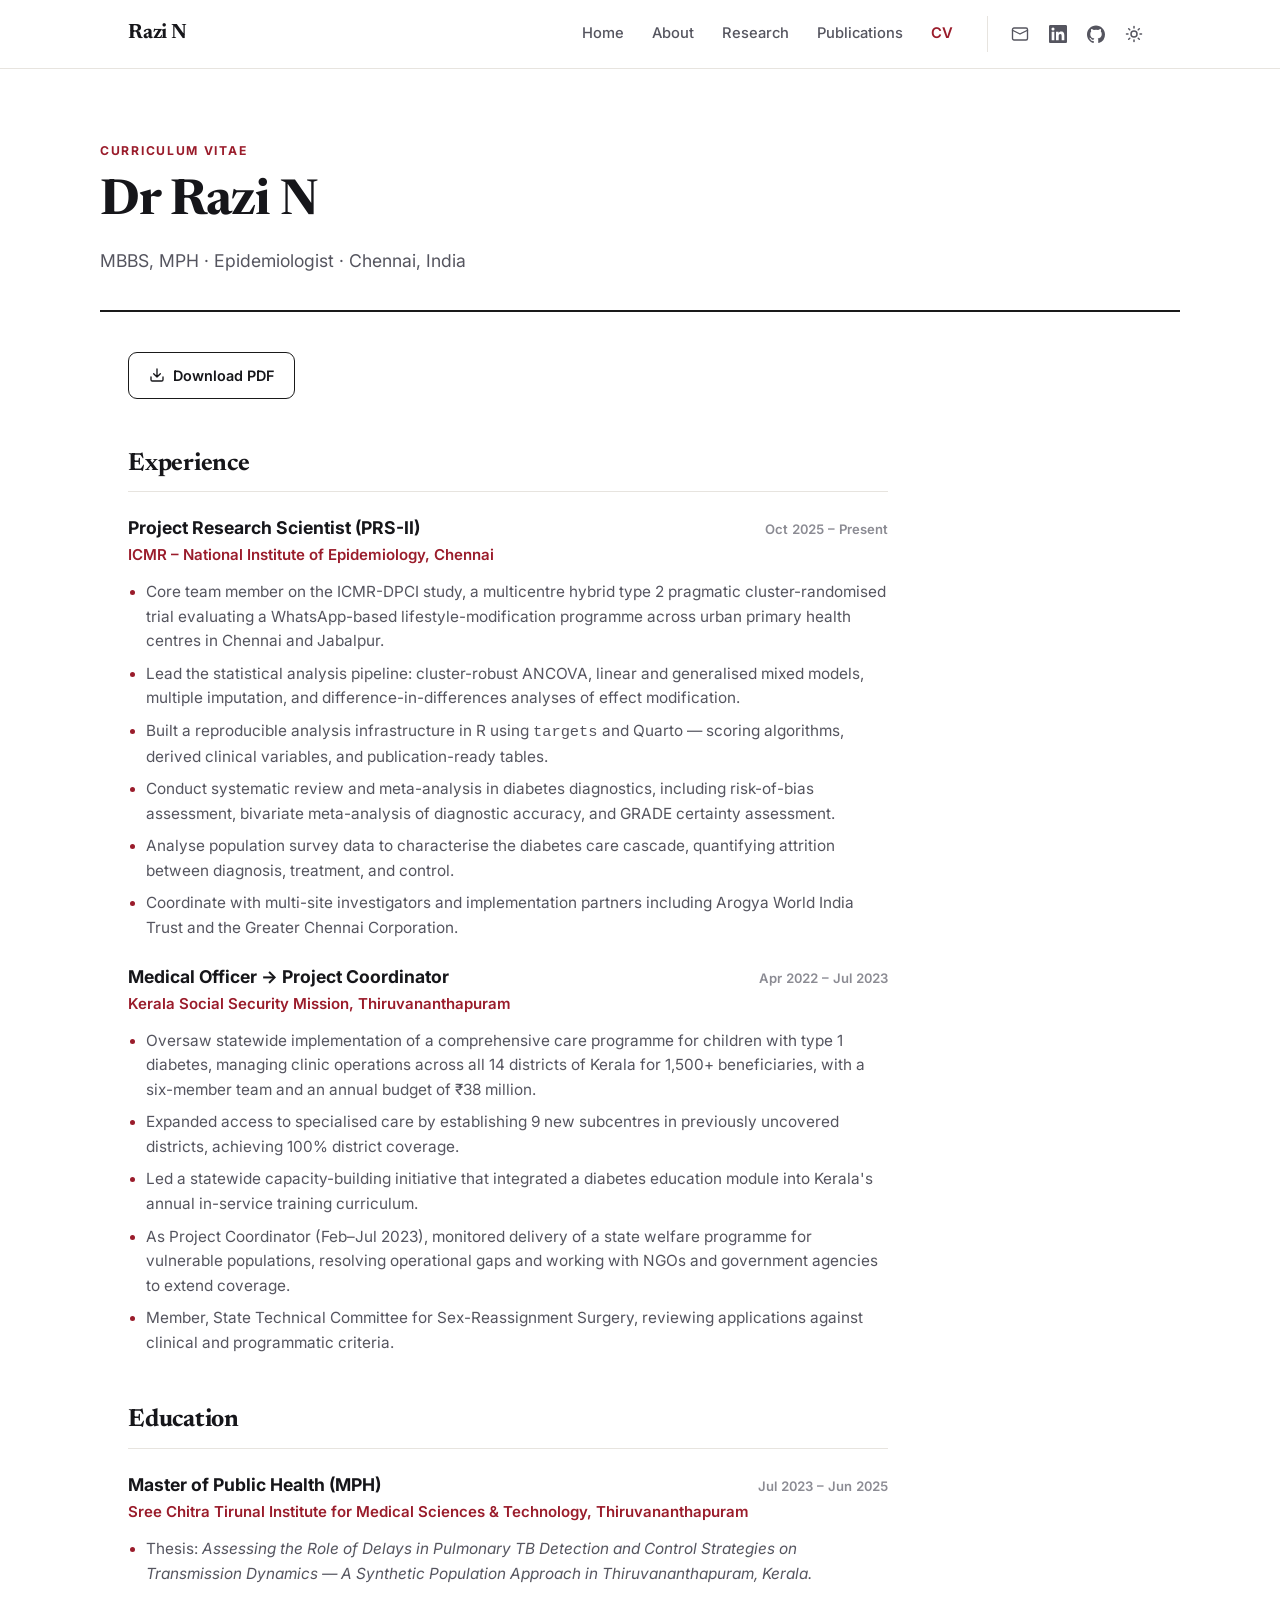
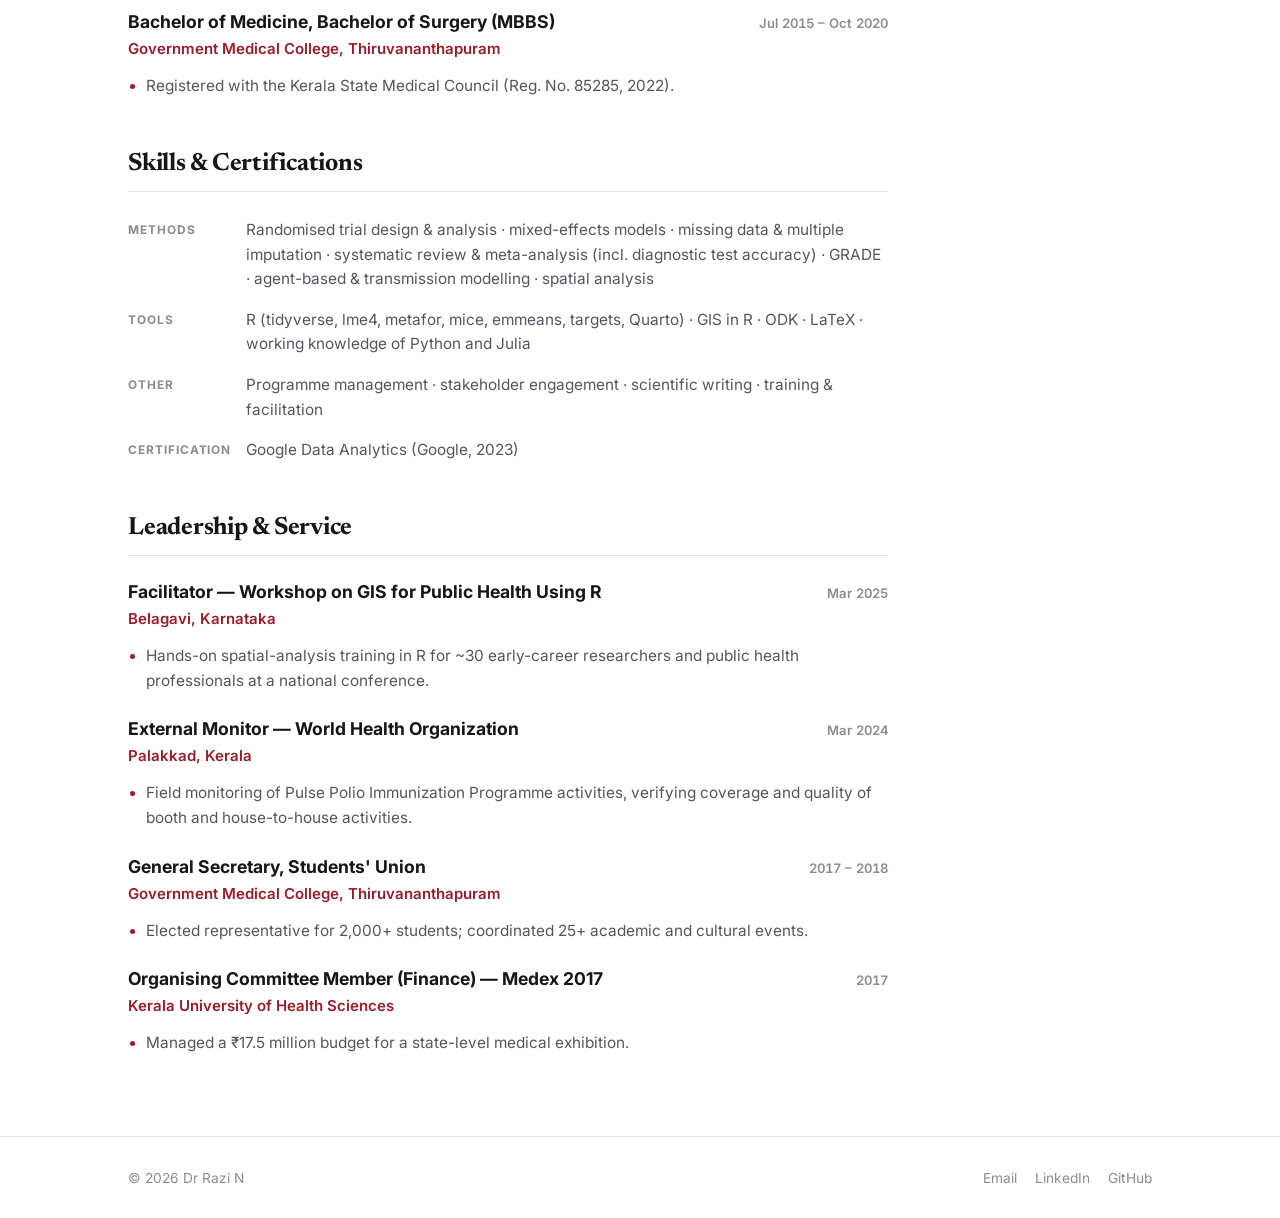
==== cv.html @ 931552a4 "Add personal academic website for GitHub Pages" ====
<!DOCTYPE html>
<html lang="en">
<head>
  <meta charset="UTF-8" />
  <meta name="viewport" content="width=device-width, initial-scale=1.0" />
  <title>CV — Dr Razi N</title>
  <meta name="description" content="Curriculum vitae of Dr Razi N — experience, education, skills, and service." />
  <link rel="preconnect" href="https://fonts.googleapis.com" />
  <link rel="preconnect" href="https://fonts.gstatic.com" crossorigin />
  <link href="https://fonts.googleapis.com/css2?family=Inter:wght@400;500;600;700&family=Newsreader:ital,opsz,wght@0,6..72,400;0,6..72,500;0,6..72,600;0,6..72,700;1,6..72,400;1,6..72,500&display=swap" rel="stylesheet" />
  <link rel="stylesheet" href="styles.css" />
</head>
<body>
  <header class="topbar">
    <div class="topbar__inner container">
      <a class="brand" href="index.html">Razi&nbsp;N</a>
      <div class="navwrap" id="navwrap">
        <nav class="mainnav" aria-label="Primary">
          <a href="index.html">Home</a>
          <a href="about.html">About</a>
          <a href="research.html">Research</a>
          <a href="publications.html">Publications</a>
          <a href="cv.html" aria-current="page">CV</a>
        </nav>
        <div class="socials">
          <a href="mailto:razinoushad@outlook.com" aria-label="Email"><svg viewBox="0 0 24 24" width="18" height="18" fill="none" stroke="currentColor" stroke-width="1.8" stroke-linecap="round" stroke-linejoin="round"><rect x="2" y="4" width="20" height="16" rx="2"/><path d="m22 7-10 5L2 7"/></svg></a>
          <a href="https://www.linkedin.com/in/razinoushad" target="_blank" rel="noopener" aria-label="LinkedIn"><svg viewBox="0 0 24 24" width="18" height="18" fill="currentColor"><path d="M20.45 20.45h-3.56v-5.57c0-1.33-.02-3.04-1.85-3.04-1.85 0-2.14 1.45-2.14 2.94v5.67H9.35V9h3.41v1.56h.05c.48-.9 1.63-1.85 3.36-1.85 3.6 0 4.27 2.37 4.27 5.45v6.29zM5.34 7.43a2.06 2.06 0 1 1 0-4.13 2.06 2.06 0 0 1 0 4.13zM7.12 20.45H3.55V9h3.57v11.45zM22.22 0H1.77C.79 0 0 .77 0 1.72v20.56C0 23.23.79 24 1.77 24h20.45c.98 0 1.78-.77 1.78-1.72V1.72C24 .77 23.2 0 22.22 0z"/></svg></a>
          <a href="https://github.com/razinoushad" target="_blank" rel="noopener" aria-label="GitHub"><svg viewBox="0 0 24 24" width="18" height="18" fill="currentColor"><path d="M12 .5C5.37.5 0 5.87 0 12.5c0 5.3 3.44 9.8 8.21 11.39.6.11.82-.26.82-.58 0-.29-.01-1.04-.02-2.05-3.34.73-4.04-1.61-4.04-1.61-.55-1.39-1.33-1.76-1.33-1.76-1.09-.74.08-.73.08-.73 1.2.09 1.84 1.24 1.84 1.24 1.07 1.83 2.81 1.3 3.5.99.11-.78.42-1.3.76-1.6-2.67-.3-5.47-1.33-5.47-5.93 0-1.31.47-2.38 1.24-3.22-.12-.3-.54-1.52.12-3.18 0 0 1.01-.32 3.3 1.23a11.5 11.5 0 0 1 6.01 0c2.29-1.55 3.3-1.23 3.3-1.23.66 1.66.24 2.88.12 3.18.77.84 1.23 1.91 1.23 3.22 0 4.61-2.8 5.63-5.48 5.92.43.37.81 1.1.81 2.22 0 1.61-.01 2.9-.01 3.29 0 .32.21.7.82.58A12.01 12.01 0 0 0 24 12.5C24 5.87 18.63.5 12 .5z"/></svg></a>
          <button class="theme-toggle" id="themeToggle" aria-label="Toggle dark mode">
            <svg class="theme-toggle__sun" viewBox="0 0 24 24" width="18" height="18" fill="none" stroke="currentColor" stroke-width="2" stroke-linecap="round" stroke-linejoin="round"><circle cx="12" cy="12" r="4"/><path d="M12 2v2M12 20v2M4.93 4.93l1.41 1.41M17.66 17.66l1.41 1.41M2 12h2M20 12h2M6.34 17.66l-1.41 1.41M19.07 4.93l-1.41 1.41"/></svg>
            <svg class="theme-toggle__moon" viewBox="0 0 24 24" width="18" height="18" fill="none" stroke="currentColor" stroke-width="2" stroke-linecap="round" stroke-linejoin="round"><path d="M21 12.79A9 9 0 1 1 11.21 3 7 7 0 0 0 21 12.79z"/></svg>
          </button>
        </div>
      </div>
      <button class="nav-burger" id="navBurger" aria-label="Menu" aria-expanded="false"><span></span><span></span><span></span></button>
    </div>
  </header>

  <div class="page-main">
    <header class="page-header container">
      <p class="page-header__kicker">Curriculum Vitae</p>
      <h1 class="page-header__title">Dr Razi N</h1>
      <p class="page-header__lead">MBBS, MPH · Epidemiologist · Chennai, India</p>
    </header>

    <main class="container">
      <div class="reading">
        <div class="cv-actions">
          <a class="btn" href="Razi_N_CV.pdf" download>
            <svg viewBox="0 0 24 24" width="16" height="16" fill="none" stroke="currentColor" stroke-width="2" stroke-linecap="round" stroke-linejoin="round"><path d="M21 15v4a2 2 0 0 1-2 2H5a2 2 0 0 1-2-2v-4M7 10l5 5 5-5M12 15V3"/></svg>
            Download PDF
          </a>
        </div>

        <section class="section">
          <h2 class="section__title">Experience</h2>
          <div class="cv-item">
            <div class="cv-item__head">
              <h3 class="cv-item__role">Project Research Scientist (PRS-II)</h3>
              <span class="cv-item__date">Oct 2025 – Present</span>
            </div>
            <p class="cv-item__org">ICMR – National Institute of Epidemiology, Chennai</p>
            <ul class="cv-item__bullets">
              <li>Core team member on the ICMR-DPCI study, a multicentre hybrid type&nbsp;2 pragmatic cluster-randomised trial evaluating a WhatsApp-based lifestyle-modification programme across urban primary health centres in Chennai and Jabalpur.</li>
              <li>Lead the statistical analysis pipeline: cluster-robust ANCOVA, linear and generalised mixed models, multiple imputation, and difference-in-differences analyses of effect modification.</li>
              <li>Built a reproducible analysis infrastructure in R using <code>targets</code> and Quarto — scoring algorithms, derived clinical variables, and publication-ready tables.</li>
              <li>Conduct systematic review and meta-analysis in diabetes diagnostics, including risk-of-bias assessment, bivariate meta-analysis of diagnostic accuracy, and GRADE certainty assessment.</li>
              <li>Analyse population survey data to characterise the diabetes care cascade, quantifying attrition between diagnosis, treatment, and control.</li>
              <li>Coordinate with multi-site investigators and implementation partners including Arogya World India Trust and the Greater Chennai Corporation.</li>
            </ul>
          </div>
          <div class="cv-item">
            <div class="cv-item__head">
              <h3 class="cv-item__role">Medical Officer → Project Coordinator</h3>
              <span class="cv-item__date">Apr 2022 – Jul 2023</span>
            </div>
            <p class="cv-item__org">Kerala Social Security Mission, Thiruvananthapuram</p>
            <ul class="cv-item__bullets">
              <li>Oversaw statewide implementation of a comprehensive care programme for children with type&nbsp;1 diabetes, managing clinic operations across all 14 districts of Kerala for 1,500+ beneficiaries, with a six-member team and an annual budget of ₹38&nbsp;million.</li>
              <li>Expanded access to specialised care by establishing 9 new subcentres in previously uncovered districts, achieving 100% district coverage.</li>
              <li>Led a statewide capacity-building initiative that integrated a diabetes education module into Kerala's annual in-service training curriculum.</li>
              <li>As Project Coordinator (Feb–Jul 2023), monitored delivery of a state welfare programme for vulnerable populations, resolving operational gaps and working with NGOs and government agencies to extend coverage.</li>
              <li>Member, State Technical Committee for Sex-Reassignment Surgery, reviewing applications against clinical and programmatic criteria.</li>
            </ul>
          </div>
        </section>

        <section class="section">
          <h2 class="section__title">Education</h2>
          <div class="cv-item">
            <div class="cv-item__head">
              <h3 class="cv-item__role">Master of Public Health (MPH)</h3>
              <span class="cv-item__date">Jul 2023 – Jun 2025</span>
            </div>
            <p class="cv-item__org">Sree Chitra Tirunal Institute for Medical Sciences &amp; Technology, Thiruvananthapuram</p>
            <ul class="cv-item__bullets">
              <li>Thesis: <em>Assessing the Role of Delays in Pulmonary TB Detection and Control Strategies on Transmission Dynamics — A Synthetic Population Approach in Thiruvananthapuram, Kerala.</em></li>
            </ul>
          </div>
          <div class="cv-item">
            <div class="cv-item__head">
              <h3 class="cv-item__role">Bachelor of Medicine, Bachelor of Surgery (MBBS)</h3>
              <span class="cv-item__date">Jul 2015 – Oct 2020</span>
            </div>
            <p class="cv-item__org">Government Medical College, Thiruvananthapuram</p>
            <ul class="cv-item__bullets">
              <li>Registered with the Kerala State Medical Council (Reg. No. 85285, 2022).</li>
            </ul>
          </div>
        </section>

        <section class="section">
          <h2 class="section__title">Skills &amp; Certifications</h2>
          <dl class="skills-grid">
            <div>
              <dt>Methods</dt>
              <dd>Randomised trial design &amp; analysis · mixed-effects models · missing data &amp; multiple imputation · systematic review &amp; meta-analysis (incl. diagnostic test accuracy) · GRADE · agent-based &amp; transmission modelling · spatial analysis</dd>
            </div>
            <div>
              <dt>Tools</dt>
              <dd>R (tidyverse, lme4, metafor, mice, emmeans, targets, Quarto) · GIS in R · ODK · LaTeX · working knowledge of Python and Julia</dd>
            </div>
            <div>
              <dt>Other</dt>
              <dd>Programme management · stakeholder engagement · scientific writing · training &amp; facilitation</dd>
            </div>
            <div>
              <dt>Certification</dt>
              <dd>Google Data Analytics (Google, 2023)</dd>
            </div>
          </dl>
        </section>

        <section class="section">
          <h2 class="section__title">Leadership &amp; Service</h2>
          <div class="cv-item">
            <div class="cv-item__head">
              <h3 class="cv-item__role">Facilitator — Workshop on GIS for Public Health Using R</h3>
              <span class="cv-item__date">Mar 2025</span>
            </div>
            <p class="cv-item__org">Belagavi, Karnataka</p>
            <ul class="cv-item__bullets">
              <li>Hands-on spatial-analysis training in R for ~30 early-career researchers and public health professionals at a national conference.</li>
            </ul>
          </div>
          <div class="cv-item">
            <div class="cv-item__head">
              <h3 class="cv-item__role">External Monitor — World Health Organization</h3>
              <span class="cv-item__date">Mar 2024</span>
            </div>
            <p class="cv-item__org">Palakkad, Kerala</p>
            <ul class="cv-item__bullets">
              <li>Field monitoring of Pulse Polio Immunization Programme activities, verifying coverage and quality of booth and house-to-house activities.</li>
            </ul>
          </div>
          <div class="cv-item">
            <div class="cv-item__head">
              <h3 class="cv-item__role">General Secretary, Students' Union</h3>
              <span class="cv-item__date">2017 – 2018</span>
            </div>
            <p class="cv-item__org">Government Medical College, Thiruvananthapuram</p>
            <ul class="cv-item__bullets">
              <li>Elected representative for 2,000+ students; coordinated 25+ academic and cultural events.</li>
            </ul>
          </div>
          <div class="cv-item">
            <div class="cv-item__head">
              <h3 class="cv-item__role">Organising Committee Member (Finance) — Medex 2017</h3>
              <span class="cv-item__date">2017</span>
            </div>
            <p class="cv-item__org">Kerala University of Health Sciences</p>
            <ul class="cv-item__bullets">
              <li>Managed a ₹17.5&nbsp;million budget for a state-level medical exhibition.</li>
            </ul>
          </div>
        </section>
      </div>
    </main>
  </div>

  <footer class="footer">
    <div class="footer__inner container">
      <span>© <span id="year"></span> Dr Razi N</span>
      <div class="footer__links">
        <a href="mailto:razinoushad@outlook.com">Email</a>
        <a href="https://www.linkedin.com/in/razinoushad" target="_blank" rel="noopener">LinkedIn</a>
        <a href="https://github.com/razinoushad" target="_blank" rel="noopener">GitHub</a>
      </div>
    </div>
  </footer>

  <script src="script.js"></script>
</body>
</html>
---- styles.css ----
/* ============================================================
   Dr Razi N — CV site · Theme 3 "Scholar" (multi-page)
   Editorial, monochrome + crimson accent. Black-on-white.
   Shared across index / about / research / publications / cv.
   ============================================================ */

:root {
  --accent: #9a1c2b;          /* scholarly crimson */
  --accent-strong: #7c1622;

  --bg: #ffffff;
  --surface: #ffffff;
  --panel: #f7f6f4;
  --border: #e7e4df;
  --rule: #1a1a1a;            /* strong editorial rule */
  --text: #16161a;
  --text-muted: #55555f;
  --text-faint: #8b8b93;

  --maxw: 1080px;
  --readw: 760px;

  --sans: "Inter", -apple-system, BlinkMacSystemFont, "Segoe UI", Roboto, Arial, sans-serif;
  --serif: "Newsreader", Georgia, "Times New Roman", serif;
}

:root[data-theme="dark"] {
  --accent: #e5808b;
  --accent-strong: #f0a3ac;

  --bg: #0d0d0f;
  --surface: #121215;
  --panel: #17171b;
  --border: #26262c;
  --rule: #e8e8ea;
  --text: #ececee;
  --text-muted: #a6a6ae;
  --text-faint: #6f6f78;
}

*,*::before,*::after { box-sizing: border-box; }

html { scroll-behavior: smooth; scroll-padding-top: 90px; }

body {
  margin: 0;
  font-family: var(--sans);
  background: var(--bg);
  color: var(--text);
  line-height: 1.6;
  font-size: 16px;
  -webkit-font-smoothing: antialiased;
  text-rendering: optimizeLegibility;
  transition: background 0.3s ease, color 0.3s ease;
}

h1,h2,h3,h4 { margin: 0; line-height: 1.15; font-weight: 700; }
p { margin: 0; }
ul,ol { margin: 0; padding: 0; list-style: none; }
a { color: inherit; text-decoration: none; }
em { font-style: italic; }

.container { width: 100%; max-width: var(--maxw); margin-inline: auto; padding-inline: 28px; }
.reading { max-width: var(--readw); }
.muted { color: var(--text-faint); }
.accent { color: var(--accent); }

/* ---------- Top bar ---------- */
.topbar {
  position: sticky;
  top: 0;
  z-index: 50;
  background: color-mix(in srgb, var(--bg) 85%, transparent);
  backdrop-filter: saturate(180%) blur(12px);
  border-bottom: 1px solid var(--border);
}
.topbar__inner {
  height: 68px;
  display: flex;
  align-items: center;
  justify-content: space-between;
  gap: 20px;
}
.brand {
  font-family: var(--serif);
  font-size: 1.3rem;
  font-weight: 700;
  letter-spacing: -0.01em;
  white-space: nowrap;
}
.brand:hover { color: var(--accent); }

.navwrap { display: flex; align-items: center; gap: 22px; }
.mainnav { display: flex; gap: 4px; }
.mainnav a {
  padding: 8px 12px;
  font-size: 0.92rem;
  font-weight: 500;
  color: var(--text-muted);
  border-radius: 7px;
  transition: color 0.15s ease, background 0.15s ease;
}
.mainnav a:hover { color: var(--text); }
.mainnav a[aria-current="page"] { color: var(--accent); font-weight: 600; }

.socials { display: flex; align-items: center; gap: 2px; padding-left: 14px; border-left: 1px solid var(--border); }
.socials a, .theme-toggle {
  display: grid;
  place-items: center;
  width: 36px;
  height: 36px;
  border-radius: 8px;
  color: var(--text-muted);
  background: transparent;
  border: none;
  cursor: pointer;
  transition: color 0.15s ease, background 0.15s ease;
}
.socials a:hover, .theme-toggle:hover { color: var(--accent); background: var(--panel); }
.theme-toggle__moon { display: none; }
:root[data-theme="dark"] .theme-toggle__sun { display: none; }
:root[data-theme="dark"] .theme-toggle__moon { display: block; }

.nav-burger {
  display: none;
  width: 40px; height: 40px;
  flex-direction: column; gap: 5px;
  align-items: center; justify-content: center;
  background: transparent; border: 1px solid var(--border); border-radius: 8px; cursor: pointer;
}
.nav-burger span { width: 18px; height: 2px; background: var(--text); border-radius: 2px; transition: transform .25s, opacity .2s; }
.nav-burger[aria-expanded="true"] span:nth-child(1){ transform: translateY(7px) rotate(45deg); }
.nav-burger[aria-expanded="true"] span:nth-child(2){ opacity: 0; }
.nav-burger[aria-expanded="true"] span:nth-child(3){ transform: translateY(-7px) rotate(-45deg); }

/* ---------- Hero (home) ---------- */
.hero { padding: clamp(48px, 9vw, 96px) 0 clamp(32px, 5vw, 56px); text-align: center; }
.hero__photo {
  width: clamp(130px, 22vw, 168px);
  height: clamp(130px, 22vw, 168px);
  margin: 0 auto 34px;
  border-radius: 50%;
  overflow: hidden;
  position: relative;
  background: var(--panel);
  border: 1px solid var(--border);
}
.hero__photo img { width: 100%; height: 100%; object-fit: cover; filter: grayscale(100%) contrast(1.02); transition: filter 0.4s ease; }
.hero__photo:hover img { filter: grayscale(0%); }
.hero__photo-initials {
  display: none;
  position: absolute; inset: 0;
  align-items: center; justify-content: center;
  font-family: var(--serif); font-size: 3.2rem; font-weight: 600; color: var(--text-faint);
}
.hero__photo.is-empty .hero__photo-initials { display: flex; }

.hero__tagline {
  font-size: clamp(1.5rem, 3.8vw, 2.5rem);
  font-weight: 700;
  letter-spacing: -0.025em;
  line-height: 1.24;
  max-width: 860px;
  margin-inline: auto;
}
.hero__tagline .em {
  font-family: var(--serif);
  font-weight: 500;
  font-style: italic;
  color: var(--accent);
  letter-spacing: 0;
}
.hero__sub {
  margin-top: 22px;
  color: var(--text-muted);
  font-size: clamp(1rem, 2vw, 1.15rem);
  max-width: 620px;
  margin-inline: auto;
}

/* ---------- Featured cards (home) ---------- */
.featured { padding-bottom: clamp(40px, 7vw, 80px); }
.featured__label {
  font-size: 0.74rem; font-weight: 700; letter-spacing: 0.14em; text-transform: uppercase;
  color: var(--text-faint); text-align: center; margin-bottom: 26px;
}
.cards { display: grid; grid-template-columns: repeat(auto-fit, minmax(230px, 1fr)); gap: 18px; }
.card {
  display: flex; flex-direction: column;
  padding: 26px 24px;
  background: var(--surface);
  border: 1px solid var(--border);
  border-radius: 14px;
  transition: transform 0.18s ease, border-color 0.18s ease, box-shadow 0.18s ease;
}
.card:hover { transform: translateY(-3px); border-color: var(--accent); box-shadow: 0 16px 40px -24px rgba(0,0,0,.35); }
.card__kicker { font-size: 0.72rem; font-weight: 700; letter-spacing: 0.1em; text-transform: uppercase; color: var(--accent); margin-bottom: 10px; }
.card__title { font-size: 1.12rem; font-weight: 700; letter-spacing: -0.01em; margin-bottom: 8px; }
.card__desc { color: var(--text-muted); font-size: 0.94rem; flex: 1; }
.card__more { margin-top: 16px; font-size: 0.86rem; font-weight: 600; color: var(--accent); }

/* ---------- Page header (interior pages) ---------- */
.page-header { padding: clamp(40px, 7vw, 72px) 0 clamp(20px, 3vw, 34px); border-bottom: 2px solid var(--rule); margin-bottom: 40px; }
.page-header__kicker { font-size: 0.76rem; font-weight: 700; letter-spacing: 0.14em; text-transform: uppercase; color: var(--accent); margin-bottom: 14px; }
.page-header__title { font-family: var(--serif); font-size: clamp(2.1rem, 5.5vw, 3.1rem); font-weight: 700; letter-spacing: -0.02em; }
.page-header__lead { margin-top: 16px; color: var(--text-muted); font-size: 1.1rem; max-width: var(--readw); }

.page-main { padding-bottom: 80px; }

/* ---------- Prose ---------- */
.prose p { color: var(--text-muted); font-size: 1.06rem; margin-bottom: 20px; max-width: var(--readw); }
.prose p:last-child { margin-bottom: 0; }
.prose a { color: var(--accent); text-decoration: underline; text-underline-offset: 3px; text-decoration-thickness: 1px; }

/* ---------- Generic section ---------- */
.section { margin-top: 52px; }
.section__title {
  font-family: var(--serif);
  font-size: 1.55rem; font-weight: 700; letter-spacing: -0.01em;
  padding-bottom: 12px; margin-bottom: 26px;
  border-bottom: 1px solid var(--border);
}

/* ---------- Research areas ---------- */
.areas { display: grid; gap: 40px; }
.area { display: grid; grid-template-columns: 44px 1fr; gap: 22px; scroll-margin-top: 90px; }
.area__num { font-family: var(--serif); font-size: 1.6rem; font-weight: 600; color: var(--accent); line-height: 1; padding-top: 4px; }
.area__title { font-size: 1.3rem; font-weight: 700; letter-spacing: -0.01em; margin-bottom: 4px; }
.area__meta { color: var(--accent); font-weight: 600; font-size: 0.86rem; margin-bottom: 12px; }
.area__body p { color: var(--text-muted); font-size: 1rem; margin-bottom: 12px; }
.area__body p:last-child { margin-bottom: 0; }
.tags { display: flex; flex-wrap: wrap; gap: 8px; margin-top: 14px; }
.tags li { font-size: 0.8rem; font-weight: 500; color: var(--text-muted); background: var(--panel); border: 1px solid var(--border); border-radius: 999px; padding: 5px 12px; }

/* ---------- Publications ---------- */
.pub-group { margin-bottom: 40px; }
.pub-group__label { font-size: 0.76rem; font-weight: 700; letter-spacing: 0.1em; text-transform: uppercase; color: var(--accent); margin-bottom: 18px; }
.pub-list { display: grid; gap: 22px; }
.pub {
  display: grid; grid-template-columns: 34px 1fr; gap: 14px;
  padding-bottom: 22px; border-bottom: 1px solid var(--border);
}
.pub:last-child { border-bottom: none; padding-bottom: 0; }
.pub__idx { font-family: var(--serif); font-size: 1.05rem; color: var(--text-faint); padding-top: 1px; }
.pub__cite { color: var(--text-muted); font-size: 1rem; line-height: 1.55; }
.pub__cite strong { color: var(--text); font-weight: 700; }
.pub__cite .journal { font-style: italic; }
.pub__year { color: var(--text-faint); }

/* ---------- CV page ---------- */
.cv-actions { display: flex; flex-wrap: wrap; gap: 12px; margin-bottom: 8px; }
.btn {
  display: inline-flex; align-items: center; gap: 8px;
  padding: 11px 20px; border-radius: 9px; font-weight: 600; font-size: 0.9rem;
  border: 1px solid var(--rule); color: var(--text); background: transparent; cursor: pointer;
  transition: background 0.15s, color 0.15s, transform 0.15s;
}
.btn:hover { background: var(--rule); color: var(--bg); transform: translateY(-1px); }

.cv-item { display: grid; gap: 3px; margin-bottom: 26px; }
.cv-item:last-child { margin-bottom: 0; }
.cv-item__head { display: flex; justify-content: space-between; align-items: baseline; gap: 16px; flex-wrap: wrap; }
.cv-item__role { font-size: 1.1rem; font-weight: 700; }
.cv-item__date { font-size: 0.82rem; font-weight: 600; color: var(--text-faint); white-space: nowrap; font-variant-numeric: tabular-nums; }
.cv-item__org { color: var(--accent); font-weight: 600; font-size: 0.94rem; }
.cv-item__bullets { margin-top: 10px; display: grid; gap: 8px; }
.cv-item__bullets li { position: relative; padding-left: 18px; color: var(--text-muted); font-size: 0.96rem; }
.cv-item__bullets li::before { content: ""; position: absolute; left: 2px; top: 10px; width: 5px; height: 5px; background: var(--accent); border-radius: 50%; }

.skills-grid { display: grid; gap: 16px; }
.skills-grid > div { display: grid; grid-template-columns: 100px 1fr; gap: 18px; align-items: start; }
.skills-grid dt { font-size: 0.74rem; font-weight: 700; letter-spacing: 0.08em; text-transform: uppercase; color: var(--text-faint); padding-top: 3px; }
.skills-grid dd { margin: 0; color: var(--text-muted); font-size: 0.96rem; }

/* ---------- Footer ---------- */
.footer { border-top: 1px solid var(--border); padding: 30px 0; margin-top: auto; }
.footer__inner { display: flex; flex-wrap: wrap; justify-content: space-between; gap: 12px; color: var(--text-faint); font-size: 0.86rem; }
.footer__links { display: flex; gap: 18px; }
.footer__links a:hover { color: var(--accent); }

body { display: flex; flex-direction: column; min-height: 100vh; }
.page-main, main { flex: 1; }

/* ---------- Responsive ---------- */
@media (max-width: 760px) {
  .nav-burger { display: flex; }
  .navwrap {
    position: absolute; top: 68px; left: 0; right: 0;
    flex-direction: column; align-items: stretch; gap: 0;
    background: var(--bg); border-bottom: 1px solid var(--border);
    padding: 10px 16px 16px;
    transform: translateY(-8px); opacity: 0; pointer-events: none;
    transition: opacity .2s, transform .2s;
    box-shadow: 0 20px 40px -24px rgba(0,0,0,.4);
  }
  .navwrap.is-open { transform: translateY(0); opacity: 1; pointer-events: auto; }
  .mainnav { flex-direction: column; }
  .mainnav a { padding: 12px; font-size: 1rem; }
  .socials { padding-left: 0; border-left: none; border-top: 1px solid var(--border); margin-top: 6px; padding-top: 6px; }
  .area { grid-template-columns: 1fr; gap: 6px; }
  .area__num { display: none; }
  .cv-item__head { gap: 2px; }
}

@media (prefers-reduced-motion: reduce) {
  html { scroll-behavior: auto; }
  * { transition: none !important; }
}
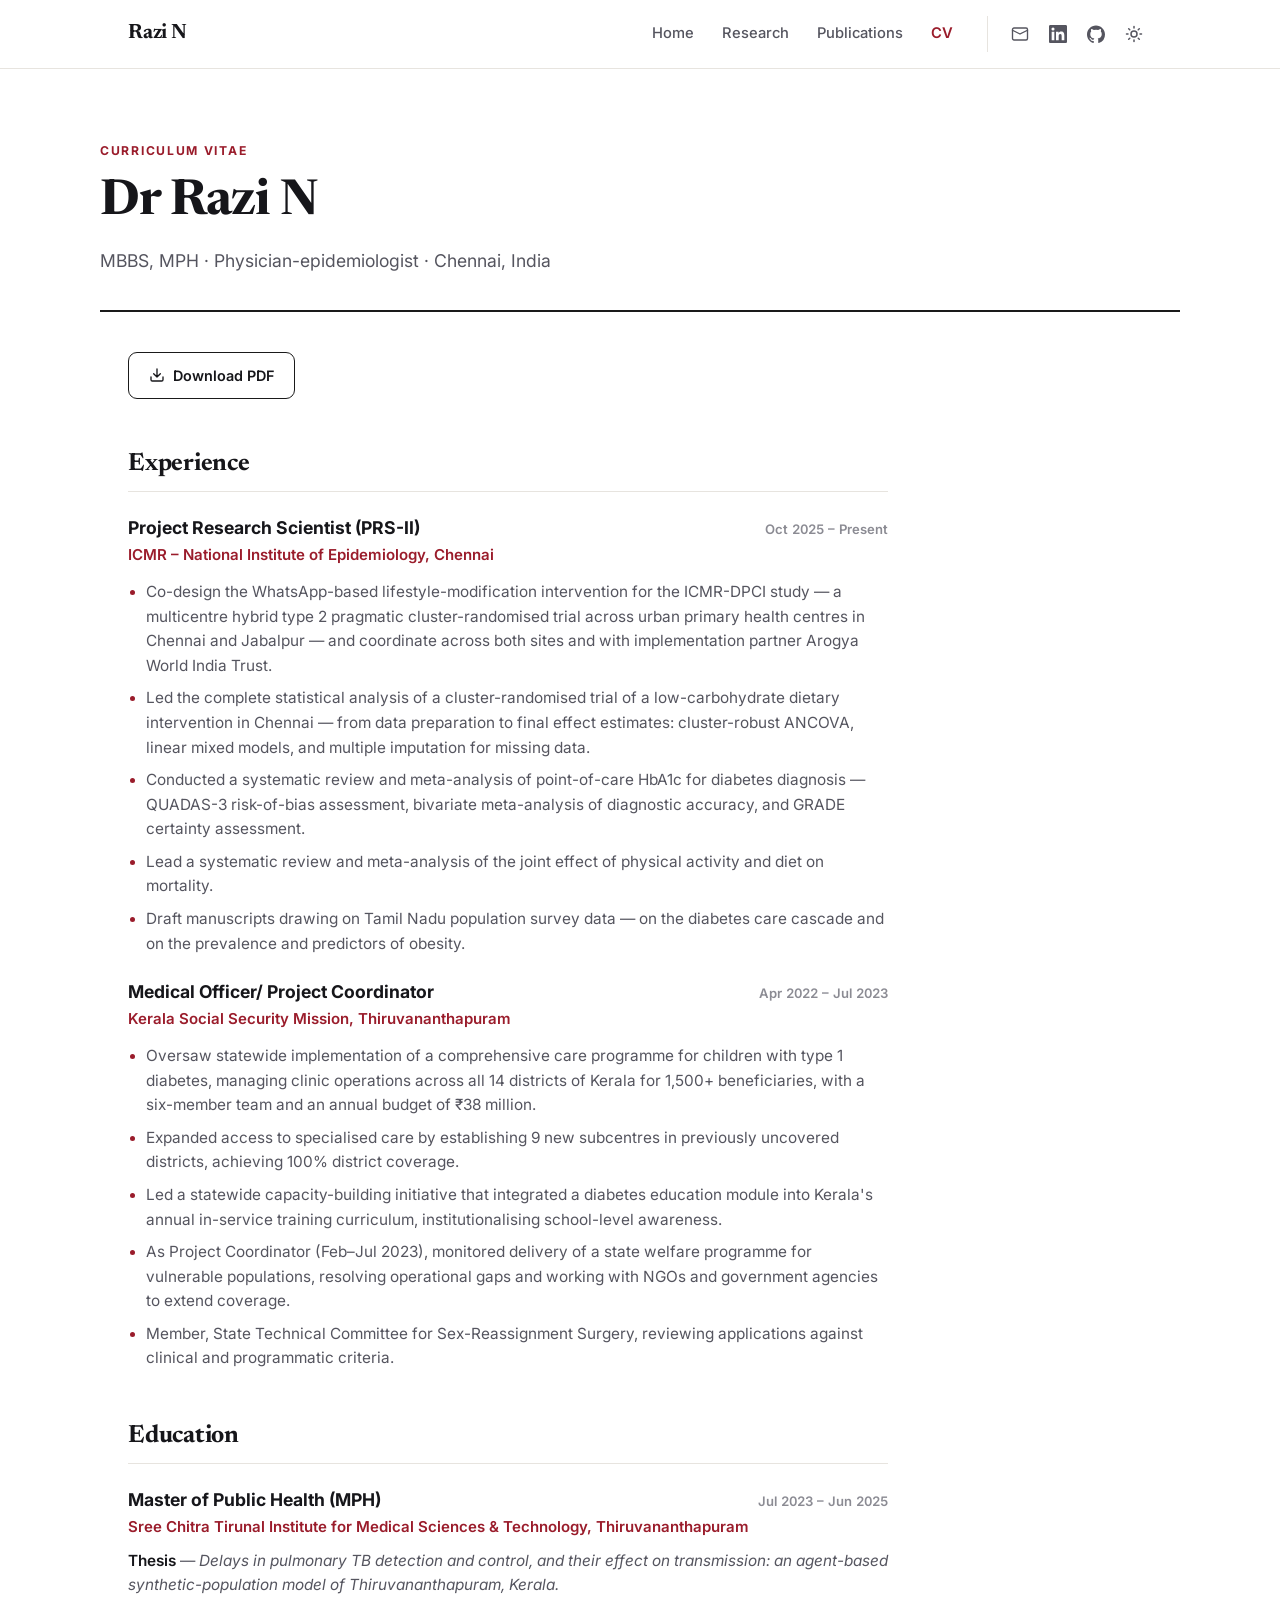
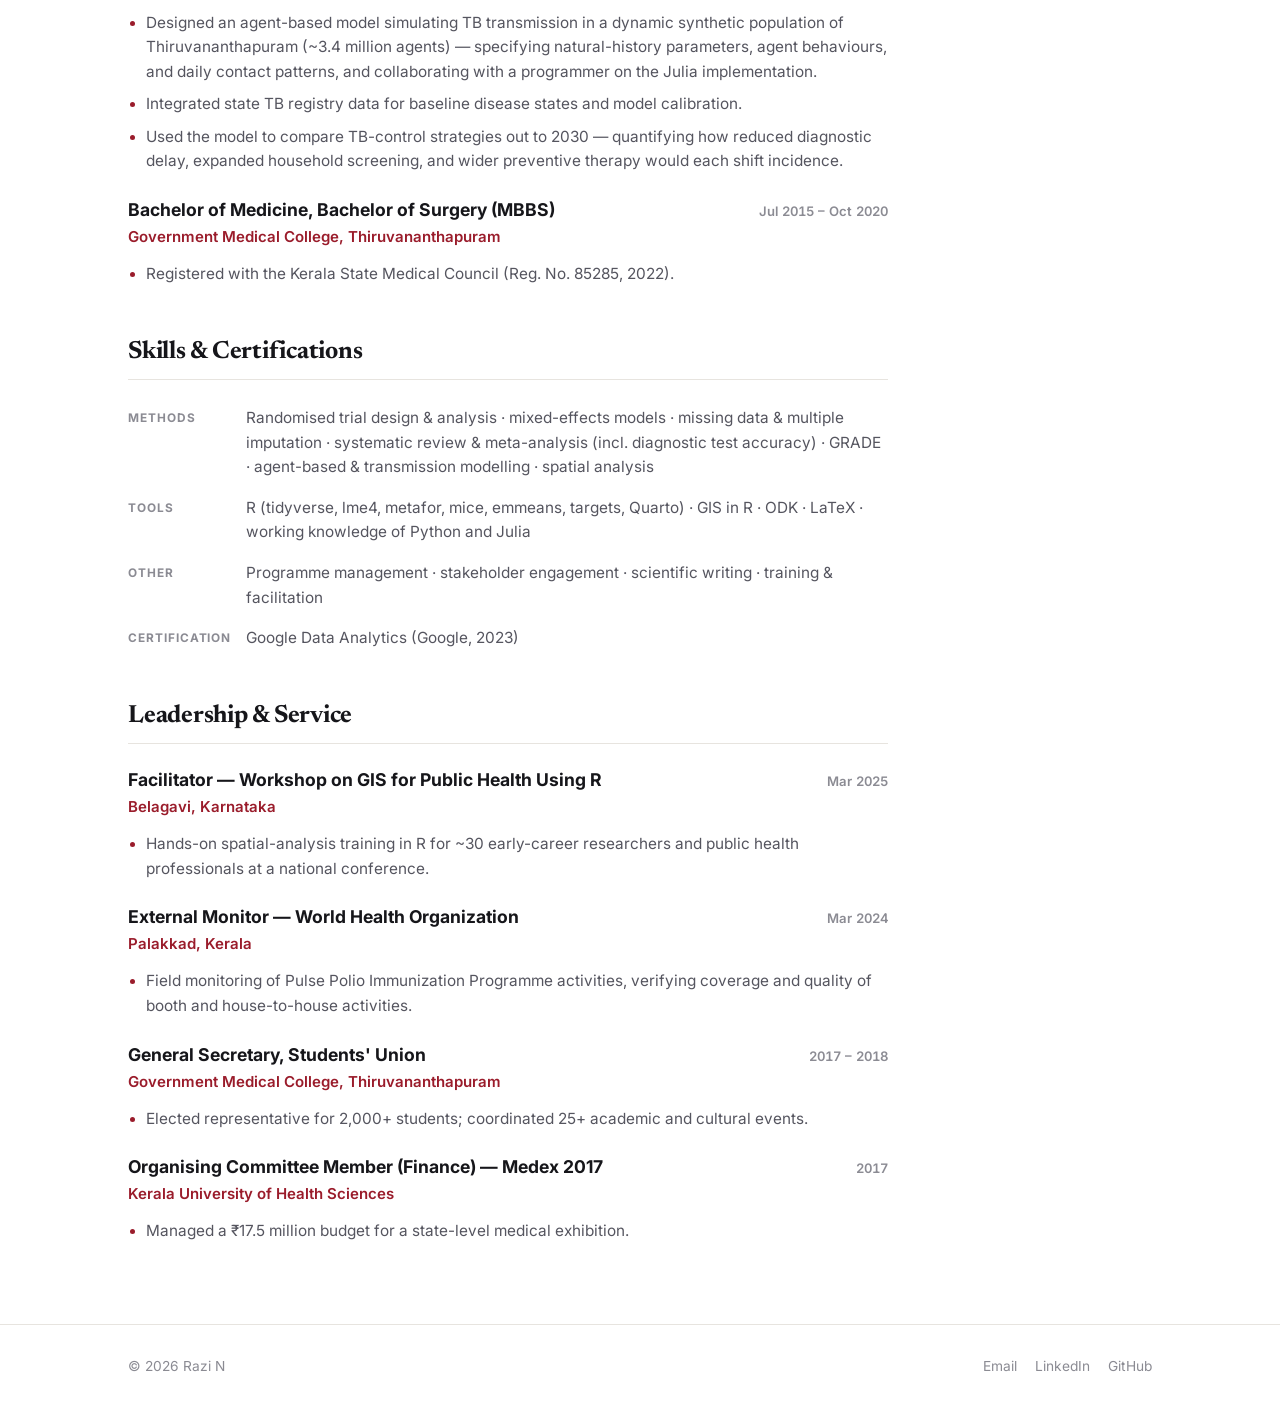
==== commit 1d461401: "Revamp site content from updated CV; default light mode, roomier mobile padding" ====
--- a/cv.html
+++ b/cv.html
@@ -17,7 +17,6 @@
       <div class="navwrap" id="navwrap">
         <nav class="mainnav" aria-label="Primary">
           <a href="index.html">Home</a>
-          <a href="about.html">About</a>
           <a href="research.html">Research</a>
           <a href="publications.html">Publications</a>
           <a href="cv.html" aria-current="page">CV</a>
@@ -40,7 +39,7 @@
     <header class="page-header container">
       <p class="page-header__kicker">Curriculum Vitae</p>
       <h1 class="page-header__title">Dr Razi N</h1>
-      <p class="page-header__lead">MBBS, MPH · Epidemiologist · Chennai, India</p>
+      <p class="page-header__lead">MBBS, MPH · Physician-epidemiologist · Chennai, India</p>
     </header>
 
     <main class="container">
@@ -61,24 +60,23 @@
             </div>
             <p class="cv-item__org">ICMR – National Institute of Epidemiology, Chennai</p>
             <ul class="cv-item__bullets">
-              <li>Core team member on the ICMR-DPCI study, a multicentre hybrid type&nbsp;2 pragmatic cluster-randomised trial evaluating a WhatsApp-based lifestyle-modification programme across urban primary health centres in Chennai and Jabalpur.</li>
-              <li>Lead the statistical analysis pipeline: cluster-robust ANCOVA, linear and generalised mixed models, multiple imputation, and difference-in-differences analyses of effect modification.</li>
-              <li>Built a reproducible analysis infrastructure in R using <code>targets</code> and Quarto — scoring algorithms, derived clinical variables, and publication-ready tables.</li>
-              <li>Conduct systematic review and meta-analysis in diabetes diagnostics, including risk-of-bias assessment, bivariate meta-analysis of diagnostic accuracy, and GRADE certainty assessment.</li>
-              <li>Analyse population survey data to characterise the diabetes care cascade, quantifying attrition between diagnosis, treatment, and control.</li>
-              <li>Coordinate with multi-site investigators and implementation partners including Arogya World India Trust and the Greater Chennai Corporation.</li>
+              <li>Co-design the WhatsApp-based lifestyle-modification intervention for the ICMR-DPCI study — a multicentre hybrid type&nbsp;2 pragmatic cluster-randomised trial across urban primary health centres in Chennai and Jabalpur — and coordinate across both sites and with implementation partner Arogya World India Trust.</li>
+              <li>Led the complete statistical analysis of a cluster-randomised trial of a low-carbohydrate dietary intervention in Chennai — from data preparation to final effect estimates: cluster-robust ANCOVA, linear mixed models, and multiple imputation for missing data.</li>
+              <li>Conducted a systematic review and meta-analysis of point-of-care HbA1c for diabetes diagnosis — QUADAS-3 risk-of-bias assessment, bivariate meta-analysis of diagnostic accuracy, and GRADE certainty assessment.</li>
+              <li>Lead a systematic review and meta-analysis of the joint effect of physical activity and diet on mortality.</li>
+              <li>Draft manuscripts drawing on Tamil Nadu population survey data — on the diabetes care cascade and on the prevalence and predictors of obesity.</li>
             </ul>
           </div>
           <div class="cv-item">
             <div class="cv-item__head">
-              <h3 class="cv-item__role">Medical Officer → Project Coordinator</h3>
+              <h3 class="cv-item__role">Medical Officer/ Project Coordinator</h3>
               <span class="cv-item__date">Apr 2022 – Jul 2023</span>
             </div>
             <p class="cv-item__org">Kerala Social Security Mission, Thiruvananthapuram</p>
             <ul class="cv-item__bullets">
               <li>Oversaw statewide implementation of a comprehensive care programme for children with type&nbsp;1 diabetes, managing clinic operations across all 14 districts of Kerala for 1,500+ beneficiaries, with a six-member team and an annual budget of ₹38&nbsp;million.</li>
               <li>Expanded access to specialised care by establishing 9 new subcentres in previously uncovered districts, achieving 100% district coverage.</li>
-              <li>Led a statewide capacity-building initiative that integrated a diabetes education module into Kerala's annual in-service training curriculum.</li>
+              <li>Led a statewide capacity-building initiative that integrated a diabetes education module into Kerala's annual in-service training curriculum, institutionalising school-level awareness.</li>
               <li>As Project Coordinator (Feb–Jul 2023), monitored delivery of a state welfare programme for vulnerable populations, resolving operational gaps and working with NGOs and government agencies to extend coverage.</li>
               <li>Member, State Technical Committee for Sex-Reassignment Surgery, reviewing applications against clinical and programmatic criteria.</li>
             </ul>
@@ -93,8 +91,11 @@
               <span class="cv-item__date">Jul 2023 – Jun 2025</span>
             </div>
             <p class="cv-item__org">Sree Chitra Tirunal Institute for Medical Sciences &amp; Technology, Thiruvananthapuram</p>
+            <p class="cv-item__thesis"><strong>Thesis</strong> — <em>Delays in pulmonary TB detection and control, and their effect on transmission: an agent-based synthetic-population model of Thiruvananthapuram, Kerala.</em></p>
             <ul class="cv-item__bullets">
-              <li>Thesis: <em>Assessing the Role of Delays in Pulmonary TB Detection and Control Strategies on Transmission Dynamics — A Synthetic Population Approach in Thiruvananthapuram, Kerala.</em></li>
+              <li>Designed an agent-based model simulating TB transmission in a dynamic synthetic population of Thiruvananthapuram (~3.4 million agents) — specifying natural-history parameters, agent behaviours, and daily contact patterns, and collaborating with a programmer on the Julia implementation.</li>
+              <li>Integrated state TB registry data for baseline disease states and model calibration.</li>
+              <li>Used the model to compare TB-control strategies out to 2030 — quantifying how reduced diagnostic delay, expanded household screening, and wider preventive therapy would each shift incidence.</li>
             </ul>
           </div>
           <div class="cv-item">
@@ -180,7 +181,7 @@
 
   <footer class="footer">
     <div class="footer__inner container">
-      <span>© <span id="year"></span> Dr Razi N</span>
+      <span>© <span id="year"></span> Razi N</span>
       <div class="footer__links">
         <a href="mailto:razinoushad@outlook.com">Email</a>
         <a href="https://www.linkedin.com/in/razinoushad" target="_blank" rel="noopener">LinkedIn</a>
--- a/styles.css
+++ b/styles.css
@@ -263,6 +263,8 @@
 .cv-item__role { font-size: 1.1rem; font-weight: 700; }
 .cv-item__date { font-size: 0.82rem; font-weight: 600; color: var(--text-faint); white-space: nowrap; font-variant-numeric: tabular-nums; }
 .cv-item__org { color: var(--accent); font-weight: 600; font-size: 0.94rem; }
+.cv-item__thesis { margin-top: 6px; color: var(--text-muted); font-size: 0.96rem; }
+.cv-item__thesis strong { color: var(--text); font-weight: 600; }
 .cv-item__bullets { margin-top: 10px; display: grid; gap: 8px; }
 .cv-item__bullets li { position: relative; padding-left: 18px; color: var(--text-muted); font-size: 0.96rem; }
 .cv-item__bullets li::before { content: ""; position: absolute; left: 2px; top: 10px; width: 5px; height: 5px; background: var(--accent); border-radius: 50%; }
@@ -283,6 +285,7 @@
 
 /* ---------- Responsive ---------- */
 @media (max-width: 760px) {
+  .container { padding-inline: clamp(28px, 9vw, 40px); }
   .nav-burger { display: flex; }
   .navwrap {
     position: absolute; top: 68px; left: 0; right: 0;
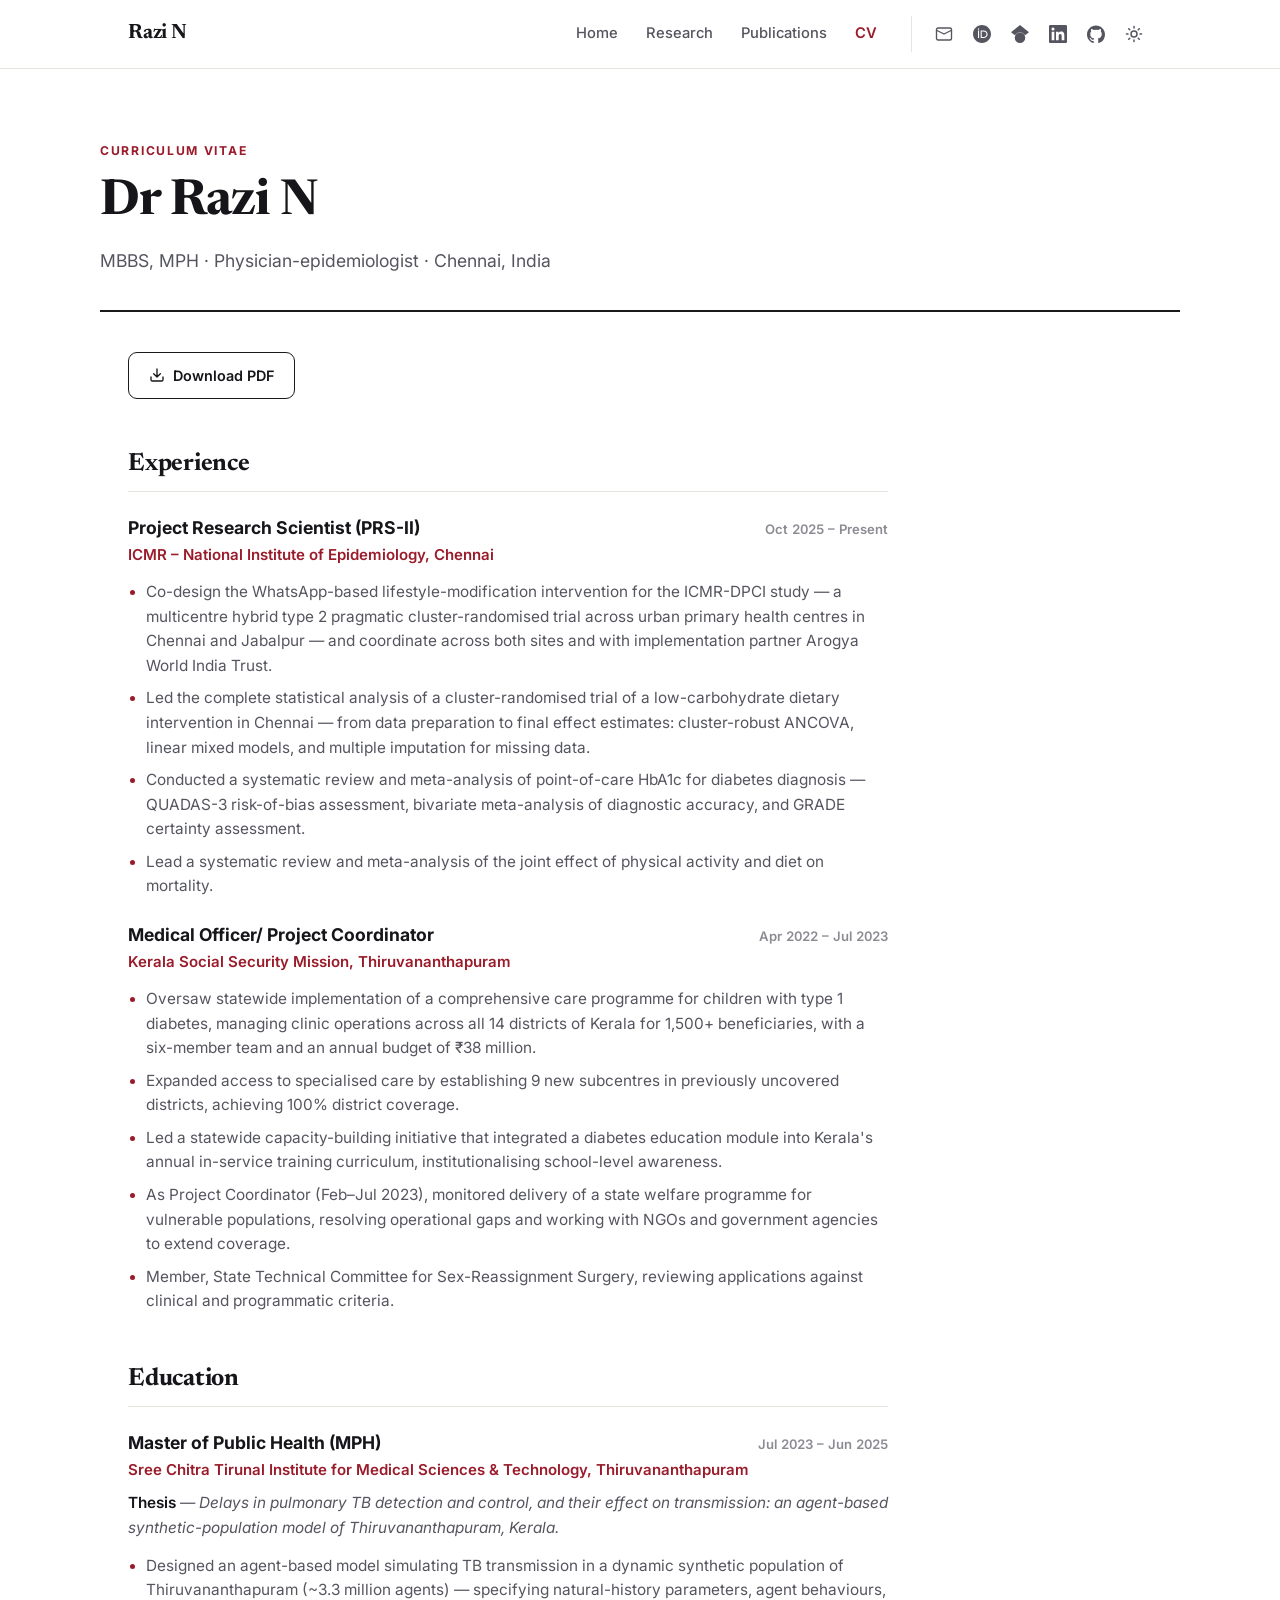
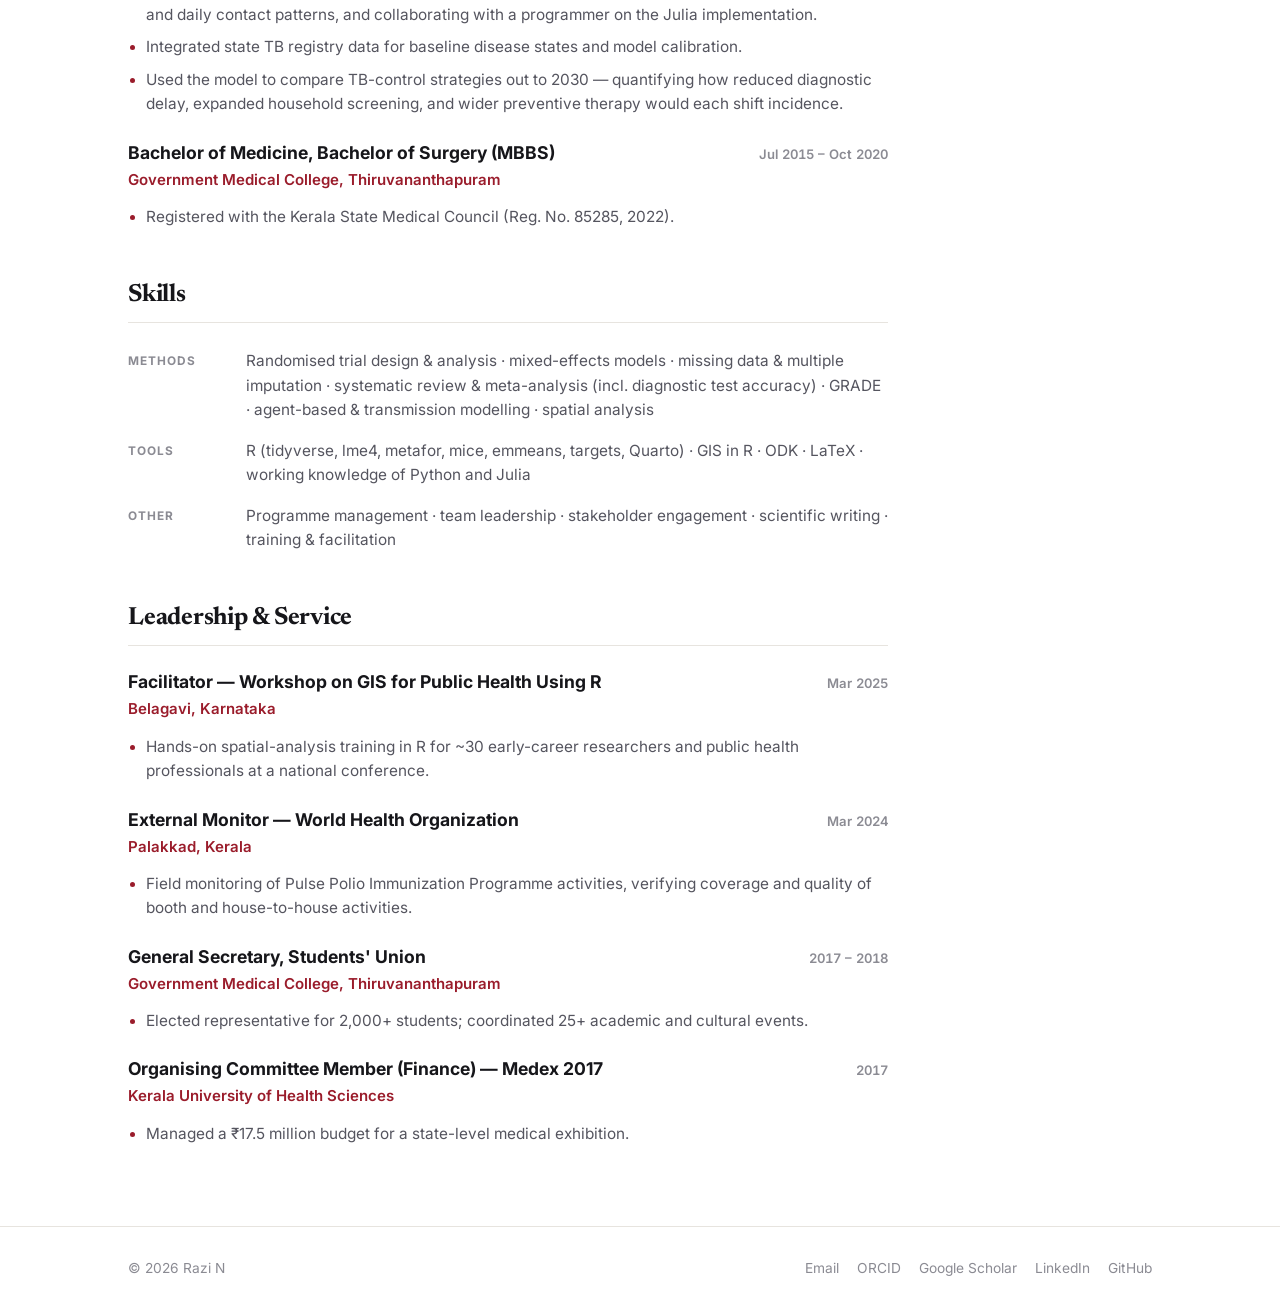
==== commit 1a3a3a5b: "Revamp site; add ORCID/Scholar, favicon, OG tags; light-mode default" ====
--- a/cv.html
+++ b/cv.html
@@ -5,6 +5,14 @@
   <meta name="viewport" content="width=device-width, initial-scale=1.0" />
   <title>CV — Dr Razi N</title>
   <meta name="description" content="Curriculum vitae of Dr Razi N — experience, education, skills, and service." />
+  <link rel="icon" href="favicon.svg" type="image/svg+xml" />
+  <meta property="og:type" content="website" />
+  <meta property="og:site_name" content="Dr Razi N" />
+  <meta property="og:url" content="https://razinoushad.github.io/cv.html" />
+  <meta property="og:title" content="CV — Dr Razi N" />
+  <meta property="og:description" content="Curriculum vitae of Dr Razi N — experience, education, skills, and service." />
+  <meta property="og:image" content="https://razinoushad.github.io/photo.jpg" />
+  <meta name="twitter:card" content="summary" />
   <link rel="preconnect" href="https://fonts.googleapis.com" />
   <link rel="preconnect" href="https://fonts.gstatic.com" crossorigin />
   <link href="https://fonts.googleapis.com/css2?family=Inter:wght@400;500;600;700&family=Newsreader:ital,opsz,wght@0,6..72,400;0,6..72,500;0,6..72,600;0,6..72,700;1,6..72,400;1,6..72,500&display=swap" rel="stylesheet" />
@@ -23,6 +31,8 @@
         </nav>
         <div class="socials">
           <a href="mailto:razinoushad@outlook.com" aria-label="Email"><svg viewBox="0 0 24 24" width="18" height="18" fill="none" stroke="currentColor" stroke-width="1.8" stroke-linecap="round" stroke-linejoin="round"><rect x="2" y="4" width="20" height="16" rx="2"/><path d="m22 7-10 5L2 7"/></svg></a>
+          <a href="https://orcid.org/0009-0008-0237-1207" target="_blank" rel="noopener" aria-label="ORCID"><svg viewBox="0 0 24 24" width="18" height="18" fill="currentColor"><path d="M12 0C5.372 0 0 5.372 0 12s5.372 12 12 12 12-5.372 12-12S18.628 0 12 0zM7.369 4.378c.525 0 .947.431.947.947s-.422.947-.947.947a.95.95 0 0 1-.947-.947c0-.525.422-.947.947-.947zm-.722 3.038h1.444v10.041H6.647V7.416zm3.562 0h3.9c3.712 0 5.344 2.653 5.344 5.025 0 2.578-2.016 5.025-5.325 5.025h-3.919V7.416zm1.444 1.303v7.444h2.297c3.272 0 4.022-2.484 4.022-3.722 0-2.016-1.284-3.722-4.097-3.722h-2.222z"/></svg></a>
+          <a href="https://scholar.google.com/citations?user=PuDg8q0AAAAJ&amp;hl=en" target="_blank" rel="noopener" aria-label="Google Scholar"><svg viewBox="0 0 24 24" width="18" height="18" fill="currentColor"><path d="M5.242 13.769L0 9.5 12 0l12 9.5-5.242 4.269C17.548 11.249 14.978 9.5 12 9.5c-2.977 0-5.548 1.748-6.758 4.269zM12 10a7 7 0 1 0 0 14 7 7 0 0 0 0-14z"/></svg></a>
           <a href="https://www.linkedin.com/in/razinoushad" target="_blank" rel="noopener" aria-label="LinkedIn"><svg viewBox="0 0 24 24" width="18" height="18" fill="currentColor"><path d="M20.45 20.45h-3.56v-5.57c0-1.33-.02-3.04-1.85-3.04-1.85 0-2.14 1.45-2.14 2.94v5.67H9.35V9h3.41v1.56h.05c.48-.9 1.63-1.85 3.36-1.85 3.6 0 4.27 2.37 4.27 5.45v6.29zM5.34 7.43a2.06 2.06 0 1 1 0-4.13 2.06 2.06 0 0 1 0 4.13zM7.12 20.45H3.55V9h3.57v11.45zM22.22 0H1.77C.79 0 0 .77 0 1.72v20.56C0 23.23.79 24 1.77 24h20.45c.98 0 1.78-.77 1.78-1.72V1.72C24 .77 23.2 0 22.22 0z"/></svg></a>
           <a href="https://github.com/razinoushad" target="_blank" rel="noopener" aria-label="GitHub"><svg viewBox="0 0 24 24" width="18" height="18" fill="currentColor"><path d="M12 .5C5.37.5 0 5.87 0 12.5c0 5.3 3.44 9.8 8.21 11.39.6.11.82-.26.82-.58 0-.29-.01-1.04-.02-2.05-3.34.73-4.04-1.61-4.04-1.61-.55-1.39-1.33-1.76-1.33-1.76-1.09-.74.08-.73.08-.73 1.2.09 1.84 1.24 1.84 1.24 1.07 1.83 2.81 1.3 3.5.99.11-.78.42-1.3.76-1.6-2.67-.3-5.47-1.33-5.47-5.93 0-1.31.47-2.38 1.24-3.22-.12-.3-.54-1.52.12-3.18 0 0 1.01-.32 3.3 1.23a11.5 11.5 0 0 1 6.01 0c2.29-1.55 3.3-1.23 3.3-1.23.66 1.66.24 2.88.12 3.18.77.84 1.23 1.91 1.23 3.22 0 4.61-2.8 5.63-5.48 5.92.43.37.81 1.1.81 2.22 0 1.61-.01 2.9-.01 3.29 0 .32.21.7.82.58A12.01 12.01 0 0 0 24 12.5C24 5.87 18.63.5 12 .5z"/></svg></a>
           <button class="theme-toggle" id="themeToggle" aria-label="Toggle dark mode">
@@ -64,7 +74,6 @@
               <li>Led the complete statistical analysis of a cluster-randomised trial of a low-carbohydrate dietary intervention in Chennai — from data preparation to final effect estimates: cluster-robust ANCOVA, linear mixed models, and multiple imputation for missing data.</li>
               <li>Conducted a systematic review and meta-analysis of point-of-care HbA1c for diabetes diagnosis — QUADAS-3 risk-of-bias assessment, bivariate meta-analysis of diagnostic accuracy, and GRADE certainty assessment.</li>
               <li>Lead a systematic review and meta-analysis of the joint effect of physical activity and diet on mortality.</li>
-              <li>Draft manuscripts drawing on Tamil Nadu population survey data — on the diabetes care cascade and on the prevalence and predictors of obesity.</li>
             </ul>
           </div>
           <div class="cv-item">
@@ -93,7 +102,7 @@
             <p class="cv-item__org">Sree Chitra Tirunal Institute for Medical Sciences &amp; Technology, Thiruvananthapuram</p>
             <p class="cv-item__thesis"><strong>Thesis</strong> — <em>Delays in pulmonary TB detection and control, and their effect on transmission: an agent-based synthetic-population model of Thiruvananthapuram, Kerala.</em></p>
             <ul class="cv-item__bullets">
-              <li>Designed an agent-based model simulating TB transmission in a dynamic synthetic population of Thiruvananthapuram (~3.4 million agents) — specifying natural-history parameters, agent behaviours, and daily contact patterns, and collaborating with a programmer on the Julia implementation.</li>
+              <li>Designed an agent-based model simulating TB transmission in a dynamic synthetic population of Thiruvananthapuram (~3.3 million agents) — specifying natural-history parameters, agent behaviours, and daily contact patterns, and collaborating with a programmer on the Julia implementation.</li>
               <li>Integrated state TB registry data for baseline disease states and model calibration.</li>
               <li>Used the model to compare TB-control strategies out to 2030 — quantifying how reduced diagnostic delay, expanded household screening, and wider preventive therapy would each shift incidence.</li>
             </ul>
@@ -111,7 +120,7 @@
         </section>
 
         <section class="section">
-          <h2 class="section__title">Skills &amp; Certifications</h2>
+          <h2 class="section__title">Skills</h2>
           <dl class="skills-grid">
             <div>
               <dt>Methods</dt>
@@ -123,11 +132,7 @@
             </div>
             <div>
               <dt>Other</dt>
-              <dd>Programme management · stakeholder engagement · scientific writing · training &amp; facilitation</dd>
-            </div>
-            <div>
-              <dt>Certification</dt>
-              <dd>Google Data Analytics (Google, 2023)</dd>
+              <dd>Programme management · team leadership · stakeholder engagement · scientific writing · training &amp; facilitation</dd>
             </div>
           </dl>
         </section>
@@ -184,6 +189,8 @@
       <span>© <span id="year"></span> Razi N</span>
       <div class="footer__links">
         <a href="mailto:razinoushad@outlook.com">Email</a>
+        <a href="https://orcid.org/0009-0008-0237-1207" target="_blank" rel="noopener">ORCID</a>
+        <a href="https://scholar.google.com/citations?user=PuDg8q0AAAAJ&amp;hl=en" target="_blank" rel="noopener">Google Scholar</a>
         <a href="https://www.linkedin.com/in/razinoushad" target="_blank" rel="noopener">LinkedIn</a>
         <a href="https://github.com/razinoushad" target="_blank" rel="noopener">GitHub</a>
       </div>
--- a/styles.css
+++ b/styles.css
@@ -173,7 +173,7 @@
 .hero__sub {
   margin-top: 22px;
   color: var(--text-muted);
-  font-size: clamp(1rem, 2vw, 1.15rem);
+  font-size: clamp(1.08rem, 2.2vw, 1.22rem);
   max-width: 620px;
   margin-inline: auto;
 }
@@ -285,7 +285,7 @@
 
 /* ---------- Responsive ---------- */
 @media (max-width: 760px) {
-  .container { padding-inline: clamp(28px, 9vw, 40px); }
+  .container { padding-inline: clamp(24px, 8vw, 36px); }
   .nav-burger { display: flex; }
   .navwrap {
     position: absolute; top: 68px; left: 0; right: 0;
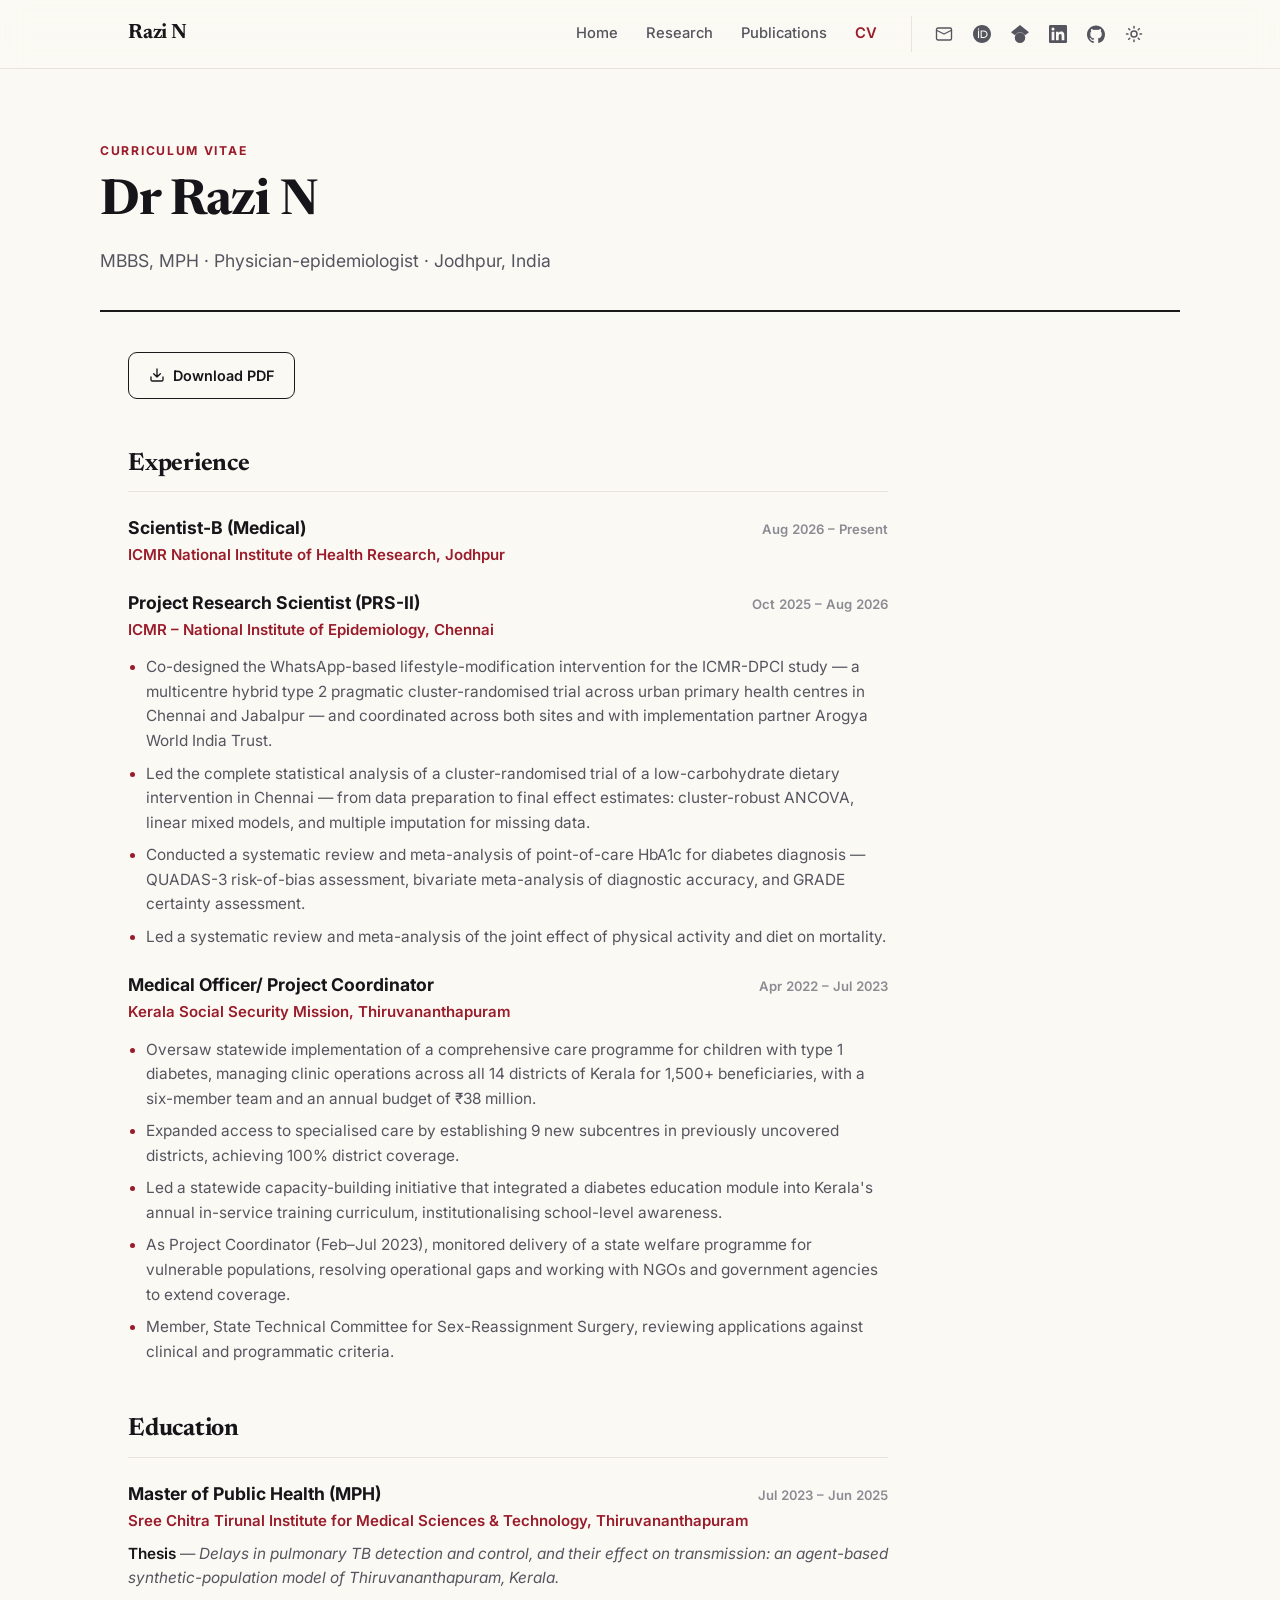
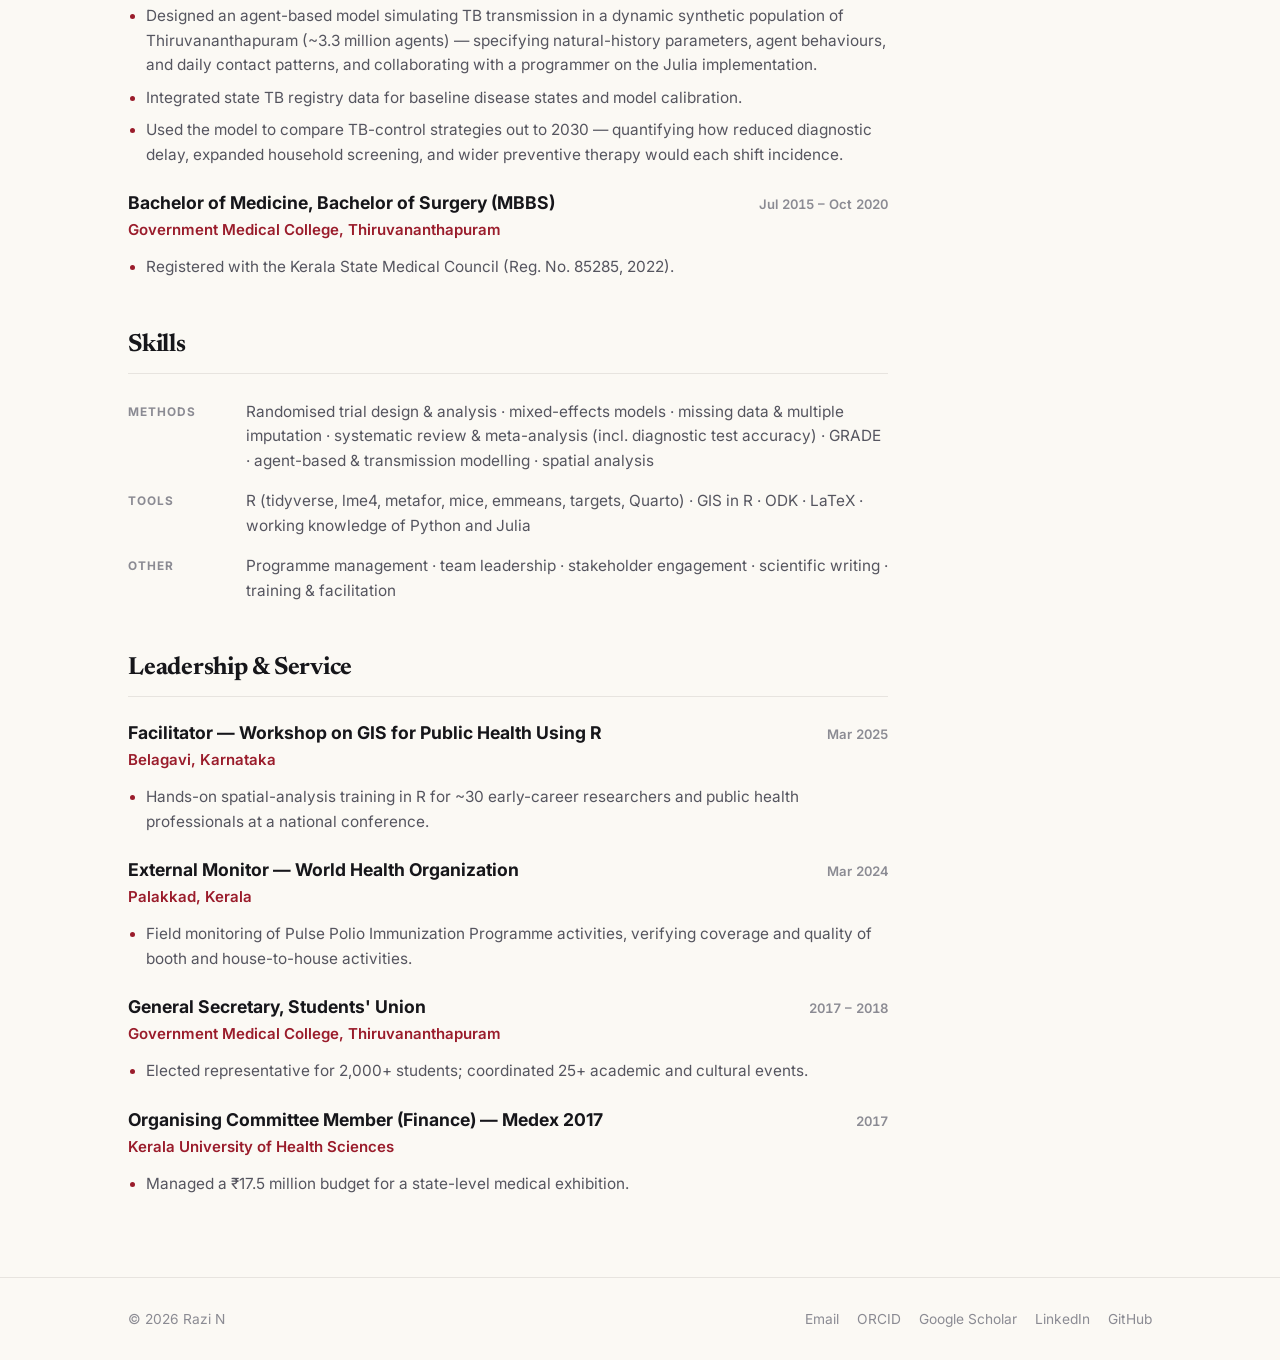
==== commit e2c8ea65: "Update site for ICMR-NIHR move; redesign hero; warm theme Position & content - CV: add Scientist-B (" ====
--- a/cv.html
+++ b/cv.html
@@ -49,7 +49,7 @@
     <header class="page-header container">
       <p class="page-header__kicker">Curriculum Vitae</p>
       <h1 class="page-header__title">Dr Razi N</h1>
-      <p class="page-header__lead">MBBS, MPH · Physician-epidemiologist · Chennai, India</p>
+      <p class="page-header__lead">MBBS, MPH · Physician-epidemiologist · Jodhpur, India</p>
     </header>
 
     <main class="container">
@@ -65,15 +65,22 @@
           <h2 class="section__title">Experience</h2>
           <div class="cv-item">
             <div class="cv-item__head">
+              <h3 class="cv-item__role">Scientist-B (Medical)</h3>
+              <span class="cv-item__date">Aug 2026 – Present</span>
+            </div>
+            <p class="cv-item__org">ICMR National Institute of Health Research, Jodhpur</p>
+          </div>
+          <div class="cv-item">
+            <div class="cv-item__head">
               <h3 class="cv-item__role">Project Research Scientist (PRS-II)</h3>
-              <span class="cv-item__date">Oct 2025 – Present</span>
+              <span class="cv-item__date">Oct 2025 – Aug 2026</span>
             </div>
             <p class="cv-item__org">ICMR – National Institute of Epidemiology, Chennai</p>
             <ul class="cv-item__bullets">
-              <li>Co-design the WhatsApp-based lifestyle-modification intervention for the ICMR-DPCI study — a multicentre hybrid type&nbsp;2 pragmatic cluster-randomised trial across urban primary health centres in Chennai and Jabalpur — and coordinate across both sites and with implementation partner Arogya World India Trust.</li>
+              <li>Co-designed the WhatsApp-based lifestyle-modification intervention for the ICMR-DPCI study — a multicentre hybrid type&nbsp;2 pragmatic cluster-randomised trial across urban primary health centres in Chennai and Jabalpur — and coordinated across both sites and with implementation partner Arogya World India Trust.</li>
               <li>Led the complete statistical analysis of a cluster-randomised trial of a low-carbohydrate dietary intervention in Chennai — from data preparation to final effect estimates: cluster-robust ANCOVA, linear mixed models, and multiple imputation for missing data.</li>
               <li>Conducted a systematic review and meta-analysis of point-of-care HbA1c for diabetes diagnosis — QUADAS-3 risk-of-bias assessment, bivariate meta-analysis of diagnostic accuracy, and GRADE certainty assessment.</li>
-              <li>Lead a systematic review and meta-analysis of the joint effect of physical activity and diet on mortality.</li>
+              <li>Led a systematic review and meta-analysis of the joint effect of physical activity and diet on mortality.</li>
             </ul>
           </div>
           <div class="cv-item">
--- a/styles.css
+++ b/styles.css
@@ -8,7 +8,7 @@
   --accent: #9a1c2b;          /* scholarly crimson */
   --accent-strong: #7c1622;
 
-  --bg: #ffffff;
+  --bg: #fbf9f4;
   --surface: #ffffff;
   --panel: #f7f6f4;
   --border: #e7e4df;
@@ -134,34 +134,39 @@
 .nav-burger[aria-expanded="true"] span:nth-child(3){ transform: translateY(-7px) rotate(-45deg); }
 
 /* ---------- Hero (home) ---------- */
-.hero { padding: clamp(48px, 9vw, 96px) 0 clamp(32px, 5vw, 56px); text-align: center; }
+.hero {
+  padding: clamp(40px, 7vw, 84px) 0 clamp(32px, 5vw, 56px);
+  display: grid;
+  grid-template-columns: minmax(260px, 380px) 1fr;
+  gap: clamp(32px, 5vw, 64px);
+  align-items: center;
+}
 .hero__photo {
-  width: clamp(130px, 22vw, 168px);
-  height: clamp(130px, 22vw, 168px);
-  margin: 0 auto 34px;
-  border-radius: 50%;
+  width: 100%;
+  aspect-ratio: 932 / 1255;
+  border-radius: 18px;
   overflow: hidden;
   position: relative;
   background: var(--panel);
   border: 1px solid var(--border);
-}
-.hero__photo img { width: 100%; height: 100%; object-fit: cover; filter: grayscale(100%) contrast(1.02); transition: filter 0.4s ease; }
-.hero__photo:hover img { filter: grayscale(0%); }
+  box-shadow: 0 20px 45px -30px rgba(0,0,0,.35);
+}
+.hero__photo img { width: 100%; height: 100%; object-fit: cover; display: block; filter: grayscale(100%) contrast(1.02); transition: filter 0.5s ease; }
+.hero__photo:hover img { filter: none; }
+@media (hover: none) { .hero__photo img { filter: none; } }
 .hero__photo-initials {
   display: none;
   position: absolute; inset: 0;
   align-items: center; justify-content: center;
-  font-family: var(--serif); font-size: 3.2rem; font-weight: 600; color: var(--text-faint);
+  font-family: var(--serif); font-size: 4rem; font-weight: 600; color: var(--text-faint);
 }
 .hero__photo.is-empty .hero__photo-initials { display: flex; }
 
 .hero__tagline {
-  font-size: clamp(1.5rem, 3.8vw, 2.5rem);
+  font-size: clamp(1.6rem, 3.4vw, 2.5rem);
   font-weight: 700;
   letter-spacing: -0.025em;
-  line-height: 1.24;
-  max-width: 860px;
-  margin-inline: auto;
+  line-height: 1.2;
 }
 .hero__tagline .em {
   font-family: var(--serif);
@@ -174,8 +179,7 @@
   margin-top: 22px;
   color: var(--text-muted);
   font-size: clamp(1.08rem, 2.2vw, 1.22rem);
-  max-width: 620px;
-  margin-inline: auto;
+  max-width: 560px;
 }
 
 /* ---------- Featured cards (home) ---------- */
@@ -246,6 +250,7 @@
 .pub__cite strong { color: var(--text); font-weight: 700; }
 .pub__cite .journal { font-style: italic; }
 .pub__year { color: var(--text-faint); }
+.pub__note { display: block; margin-top: 5px; color: var(--text-faint); font-size: 0.85rem; }
 
 /* ---------- CV page ---------- */
 .cv-actions { display: flex; flex-wrap: wrap; gap: 12px; margin-bottom: 8px; }
@@ -286,6 +291,9 @@
 /* ---------- Responsive ---------- */
 @media (max-width: 760px) {
   .container { padding-inline: clamp(24px, 8vw, 36px); }
+  .hero { grid-template-columns: 1fr; gap: 26px; text-align: center; padding-top: clamp(28px, 7vw, 44px); }
+  .hero__photo { width: min(250px, 66%); margin-inline: auto; }
+  .hero__sub { margin-inline: auto; }
   .nav-burger { display: flex; }
   .navwrap {
     position: absolute; top: 68px; left: 0; right: 0;
